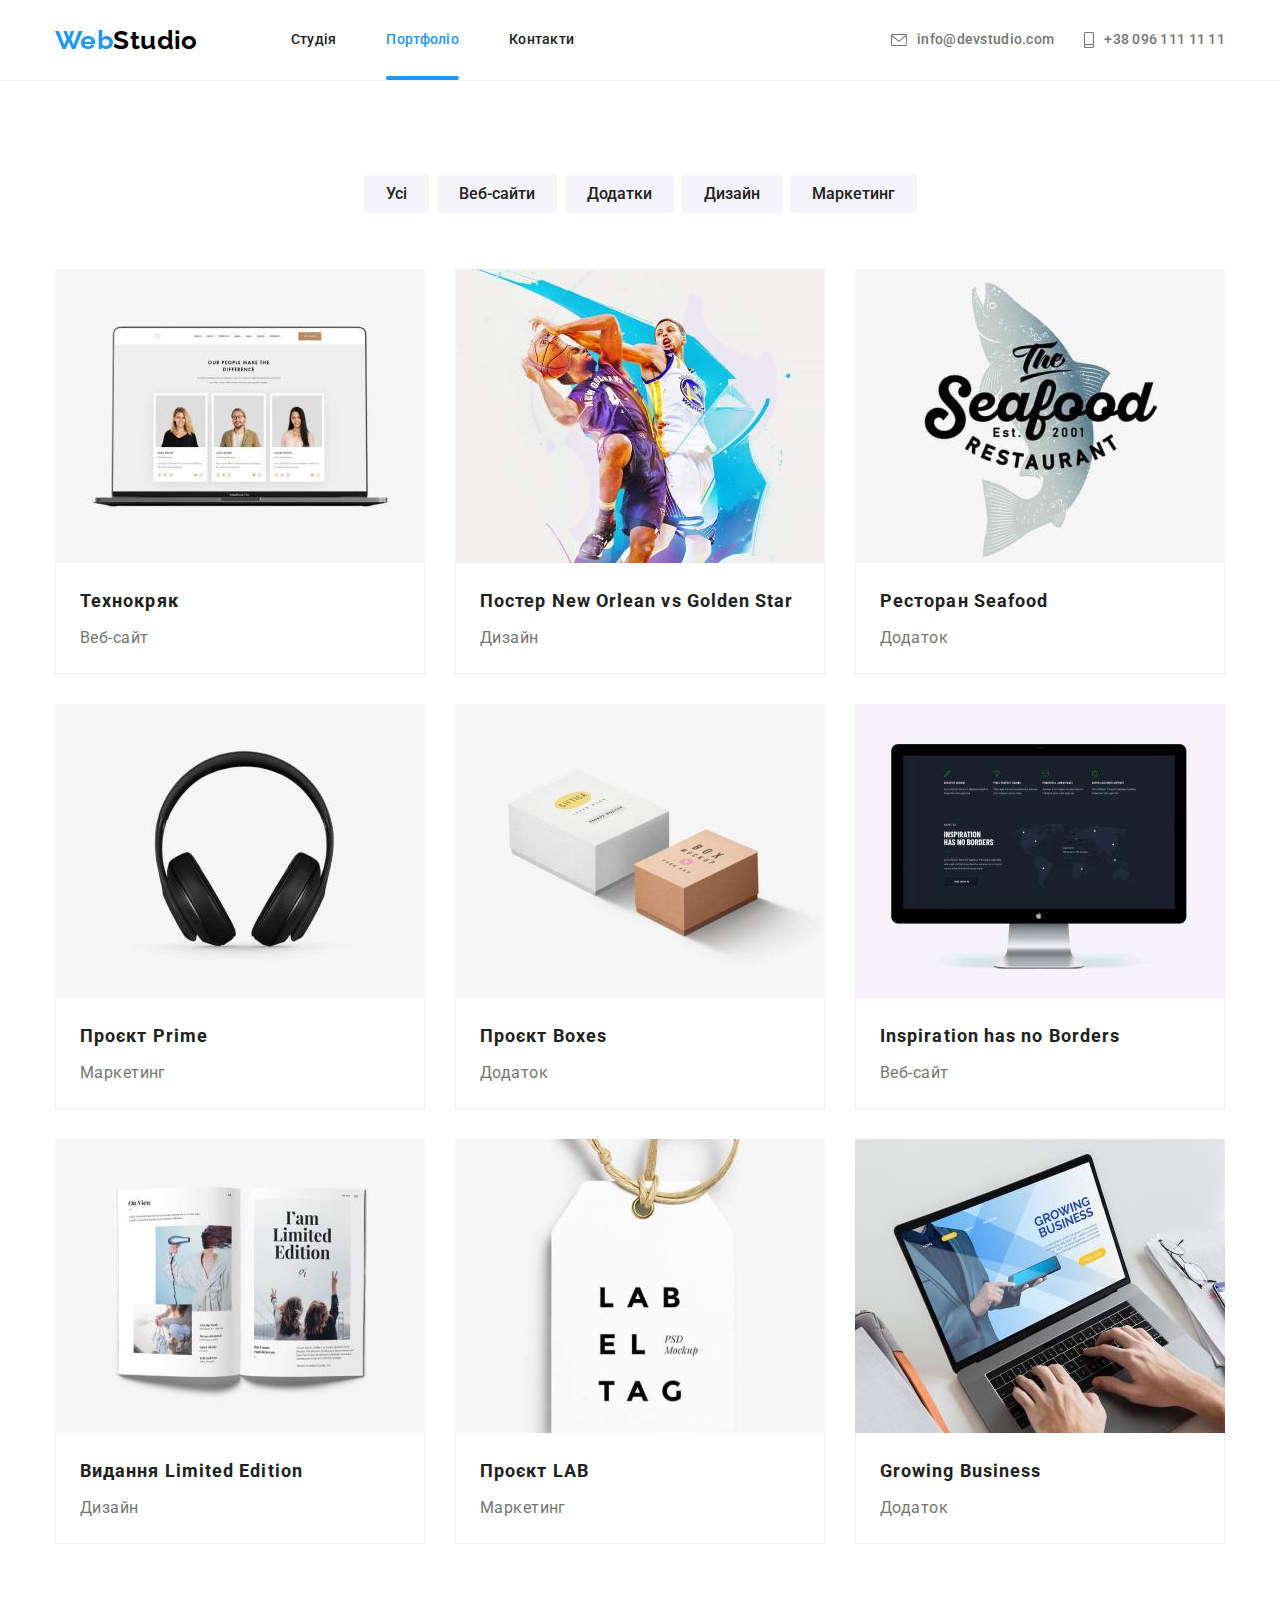
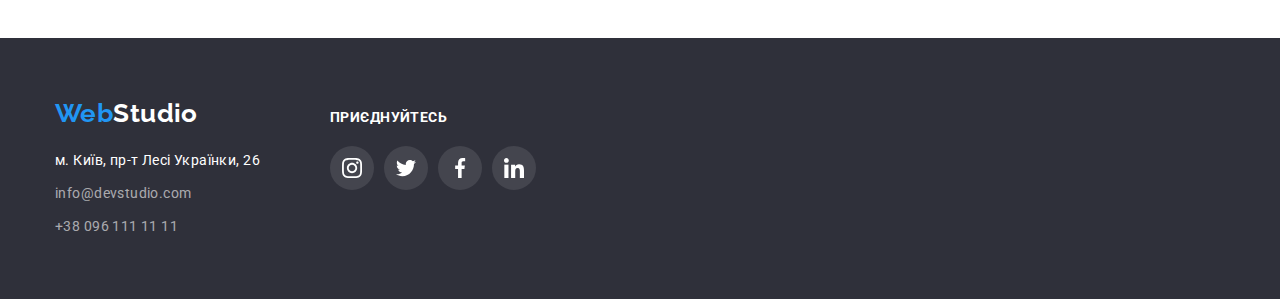
==== portfolio.html @ d894a5a7 "переніс файли" ====
<!DOCTYPE html>
<html lang="uk">
  <head>
    <meta charset="UTF-8" />
    <meta http-equiv="X-UA-Compatible" content="IE=edge" />
    <meta name="viewport" content="width=device-width, initial-scale=1.0" />
    <title>Document</title>
    <link rel="preconnect" href="https://fonts.googleapis.com" />
    <link rel="preconnect" href="https://fonts.gstatic.com" crossorigin />
    <link
      href="https://fonts.googleapis.com/css2?family=Raleway:wght@700&family=Roboto:wght@400;500;700;900&display=swap"
      rel="stylesheet"
    />
    <link
      rel="stylesheet"
      href="https://cdnjs.cloudflare.com/ajax/libs/modern-normalize/1.1.0/modern-normalize.min.css"
      integrity="sha512-wpPYUAdjBVSE4KJnH1VR1HeZfpl1ub8YT/NKx4PuQ5NmX2tKuGu6U/JRp5y+Y8XG2tV+wKQpNHVUX03MfMFn9Q=="
      crossorigin="anonymous"
      referrerpolicy="no-referrer"
    />
    <link rel="stylesheet" href="./css/styles.css" />
  </head>
  <body>
    <!--Шапка сайту-->
    <header class="head">
      <div class="container main-nav">
        <nav class="head-nav">
          <a href="./index.html" lang="en" class="logo">
            <span class="web">Web</span>Studio
          </a>

          <ul class="site-nav list">
            <li class="item">
              <a class="link" href="./index.html">Студія</a>
            </li>
            <li class="item">
              <a class="portfolio current" href="./portfolio.html">Портфоліо</a>
            </li>
            <li class="item"><a class="contact" href="">Контакти</a></li>
          </ul>
        </nav>

        <ul class="contacts list">
          <li class="item">
            <a class="mail" href="mailto:info@devstudio.com"
              ><svg class="mail-icon" width="16" height="12">
                  <use href="./images/icons.svg#icon-mail"></use>
                </svg>info@devstudio.com</a>
          </li>
          <li class="item">
            <a class="tel" href="tel:+380961111111"><svg class="tel-icon" width="10" height="16">
                  <use href="./images/icons.svg#icon-phone"></use>
                </svg>+38 096 111 11 11</a>
          </li>
        </ul>
      </div>
    </header>

    <main>
      <section class="project">
        <div class="container">
          <h1 hidden>Наші проєкти</h1>
          <ul class="filter">
            <li class="item">
              <button class="filter-button" type="button">Усі</button>
            </li>
            <li class="item">
              <button class="filter-button" type="button">Веб-сайти</button>
            </li>
            <li class="item">
              <button class="filter-button" type="button">Додатки</button>
            </li>
            <li class="item">
              <button class="filter-button" type="button">Дизайн</button>
            </li>
            <li class="item">
              <button class="filter-button" type="button">Маркетинг</button>
            </li>
          </ul>
          <ul class="examples">
            <li class="item">
              <a href="" class="exam-link">
              <div class="exam-img">    
                <img
                  src="./images/port1.jpg"
                  width="370"
                  height="294"
                  alt="Ноутбук"
                />
                <div class="exam-overlay">
                  <p class="overlay-text">Ресурс пропонує комплексні пропозиції з різним рівнем функціоналу та сервісів. Все це дозволить відвідувачу отримати вичерпні відомості про компанію чи приватну особу.</p>
                </div>
              </div>
              <div class="item-text">
                  <h2 class="project-title">Технокряк</h2>
                  <p class="project-exsample">Веб-сайт</p>
                </div>
              </a>
            </li>
            <li class="item">
              <a href="" class="exam-link">
              <div class="exam-img">    
                <img
                  src="./images/port2.jpg"
                  width="370"
                  height="294"
                  alt="Ноутбук"
                />
                <div class="exam-overlay">
                  <p class="overlay-text">Ресурс пропонує комплексні пропозиції з різним рівнем функціоналу та сервісів. Все це дозволить відвідувачу отримати вичерпні відомості про компанію чи приватну особу.</p>
                </div>
              </div>
              <div class="item-text">
                  <h2 class="project-title">Постер New Orlean vs Golden Star</h2>
                  <p class="project-exsample">Дизайн</p>
                </div>
              </a>
            </li>
            <li class="item">
              <a href="" class="exam-link">
              <div class="exam-img">    
                <img
                  src="./images/port3.jpg"
                  width="370"
                  height="294"
                  alt="Ноутбук"
                />
                <div class="exam-overlay">
                  <p class="overlay-text">Ресурс пропонує комплексні пропозиції з різним рівнем функціоналу та сервісів. Все це дозволить відвідувачу отримати вичерпні відомості про компанію чи приватну особу.</p>
                </div>
              </div>
              <div class="item-text">
                  <h2 class="project-title">Ресторан Seafood</h2>
                  <p class="project-exsample">Додаток</p>
                </div>
              </a>
            </li>
            <li class="item">
              <a href="" class="exam-link">
              <div class="exam-img">    
                <img
                  src="./images/port4.jpg"
                  width="370"
                  height="294"
                  alt="Ноутбук"
                />
                <div class="exam-overlay">
                  <p class="overlay-text">Ресурс пропонує комплексні пропозиції з різним рівнем функціоналу та сервісів. Все це дозволить відвідувачу отримати вичерпні відомості про компанію чи приватну особу.</p>
                </div>
              </div>
              <div class="item-text">
                  <h2 class="project-title">Проєкт Prime</h2>
                  <p class="project-exsample">Маркетинг</p>
                </div>
              </a>
            </li>
            <li class="item">
              <a href="" class="exam-link">
              <div class="exam-img">    
                <img
                  src="./images/port5.jpg"
                  width="370"
                  height="294"
                  alt="Ноутбук"
                />
                <div class="exam-overlay">
                  <p class="overlay-text">Ресурс пропонує комплексні пропозиції з різним рівнем функціоналу та сервісів. Все це дозволить відвідувачу отримати вичерпні відомості про компанію чи приватну особу.</p>
                </div>
              </div>
              <div class="item-text">
                  <h2 class="project-title">Проєкт Boxes</h2>
                  <p class="project-exsample">Додаток</p>
                </div>
              </a>
            </li>
            <li class="item">
             <a href="" class="exam-link">
              <div class="exam-img">    
                <img
                  src="./images/port6.jpg"
                  width="370"
                  height="294"
                  alt="Ноутбук"
                />
                <div class="exam-overlay">
                  <p class="overlay-text">Ресурс пропонує комплексні пропозиції з різним рівнем функціоналу та сервісів. Все це дозволить відвідувачу отримати вичерпні відомості про компанію чи приватну особу.</p>
                </div>
              </div>
              <div class="item-text">
                  <h2 class="project-title">Inspiration has no Borders</h2>
                  <p class="project-exsample">Веб-сайт</p>
                </div>
              </a>
            </li>
            <li class="item">
              <a href="" class="exam-link">
              <div class="exam-img">    
                <img
                  src="./images/port7.jpg"
                  width="370"
                  height="294"
                  alt="Ноутбук"
                />
                <div class="exam-overlay">
                  <p class="overlay-text">Ресурс пропонує комплексні пропозиції з різним рівнем функціоналу та сервісів. Все це дозволить відвідувачу отримати вичерпні відомості про компанію чи приватну особу.</p>
                </div>
              </div>
              <div class="item-text">
                  <h2 class="project-title">Видання Limited Edition</h2>
                  <p class="project-exsample">Дизайн</p>
                </div>
              </a>
            </li>
            <li class="item">
              <a href="" class="exam-link">
              <div class="exam-img">    
                <img
                  src="./images/port8.jpg"
                  width="370"
                  height="294"
                  alt="Ноутбук"
                />
                <div class="exam-overlay">
                  <p class="overlay-text">Ресурс пропонує комплексні пропозиції з різним рівнем функціоналу та сервісів. Все це дозволить відвідувачу отримати вичерпні відомості про компанію чи приватну особу.</p>
                </div>
              </div>
              <div class="item-text">
                  <h2 class="project-title">Проєкт LAB</h2>
                  <p class="project-exsample">Маркетинг</p>
                </div>
              </a>
            </li>
            <li class="item">
              <a href="" class="exam-link">
              <div class="exam-img">    
                <img
                  src="./images/port9.jpg"
                  width="370"
                  height="294"
                  alt="Ноутбук"
                />
                <div class="exam-overlay">
                  <p class="overlay-text">Ресурс пропонує комплексні пропозиції з різним рівнем функціоналу та сервісів. Все це дозволить відвідувачу отримати вичерпні відомості про компанію чи приватну особу.</p>
                </div>
              </div>
              <div class="item-text">
                  <h2 class="project-title">Growing Business</h2>
                  <p class="project-exsample">Додаток</p>
                </div>
              </a>
            </li>
          </ul>
        </div>
      </section>
    </main>

    <!--Футер-->
    <footer class="adress">
      <div class="container foot">
        <div class="first">
        <a href="./index.html" lang="en" class="logo"
          ><span class="web">Web</span>Studio
        </a>
          <ul class="adress-list">
            <li class="item">
              <a class="maps" href="https://goo.gl/maps/tU6oUWFSM4fqJEDF9">
                м. Київ, пр-т Лесі Українки, 26
              </a>
            </li>
            <li class="item">
              <a class="link" href="mailto:info@devstudio.com"
                >info@devstudio.com</a
              >
            </li>
            <li class="item">
              <a class="link" href="tel:+380961111111">+38 096 111 11 11</a>
            </li>
          </ul>
        </div>
        </address>
        <div class="second">
          <h3 class="adress-title">ПРИЄДНУЙТЕСЬ</h3>
          <ul class="social-icons list">
            <li class="social-item">
              <a href="" class="social-link link">
                <svg class="adress-icon" width="20" height="20">
                  <use href="./images/icons.svg#icon-inst"></use>
                </svg>
              </a>
            </li>
            <li class="social-item">
              <a href="" class="social-link link"
                ><svg class="adress-icon" width="20" height="20">
                  <use href="./images/icons.svg#icon-twitter"></use></svg
              ></a>
            </li>
            <li class="social-item">
              <a href="" class="social-link link"
                ><svg class="adress-icon" width="20" height="20">
                  <use href="./images/icons.svg#icon-facebook"></use></svg
              ></a>
            </li>
            <li class="social-item">
              <a href="" class="social-link link"
                ><svg class="adress-icon" width="20" height="20">
                  <use href="./images/icons.svg#icon-linkedin"></use></svg
              ></a>
            </li>
          </ul>
        </div>
      </div>
    </footer>
  </body>
</html>
---- css/styles.css ----
/* основний колір тексту #212121 */
/* другорядний колір тексту #757575 */
/* чорний #000000 */
/* білий #FFFFFF */
/* акцент #2196F3  */
/* колір фону основний #F5F5F5 */
/* другорядний фон #2F303A */
/* третьорядний фон #F5F4FA */

*,
::before,
::after {
    box-sizing: border-box;
}

:root {
    --title-text-color: #212121;
    --primary-text-color: #757575;
    --white: #FFFFFF;
    --black-color: #000000;
    --secondary-background-color: #F5F5F5;
    --third-background-color: #2F303A;
    --accent-color: #2196F3;
    --icon-color: #AFB1B8;

    --animation-cubic: cubic-bezier(0.4, 0, 0.2, 1);

}

body {
    margin: 0;

    background-color: var(--white);
    color: var(--title-text-color);
    font-size: 14px;
    font-family: Roboto, sans-serif;
    letter-spacing: 0.03em;  

}
a {
     text-decoration: none;
    }
    
ul {
    list-style: none; 
}

h1,
h2,
h3,
h4,
h5,
h6,
p {
    margin-top: 0;
}

/* утіліти */

.head {
    
    border-bottom: 1px solid #ececec;
}

.list {
    margin: 0;
    padding: 0;

    list-style: none;
}

.main-nav {
    display: flex;
    align-items: center;
}
.head-nav {
    display: inline-flex;
    align-items: center;
}

/* logo */
.logo {

    color: var(--black-color);
    font-family: Raleway, sans-serif;
    font-weight: 700;
    font-size: 26px;
    line-height: 1.19;
        
}

.main-nav .logo{
    margin-right: 93px;
}

.web {
    color: var(--accent-color);
}
/* site-nav */

.site-nav{
    display: flex;
}

.site-nav .item:not(:last-child) {
    margin-right: 50px;
}

.site-nav .link.current::after{
    content: '';
    position: absolute;
    
    bottom: 0;
    display: block;
    width: 100%;
    height: 4px;
    background-color: var(--accent-color);
    border-radius: 2px;

    
}

.site-nav .portfolio.current::after {
    content: '';
    position: absolute;

    bottom: 0;
    display: block;
    width: 100%;
    height: 4px;
    background-color: var(--accent-color);
    border-radius: 2px;


}

.site-nav .item{
    position: relative;
}
.site-nav a{
    color: var(--title-text-color);
    font-weight: 500;
    line-height: 1.14;
    letter-spacing: 0.02em;

    transition: color 250ms var(--animation-cubic);
}

.site-nav a:hover,
.site-nav a:focus {
    color: var(--accent-color);
}

.site-nav .link, .portfolio, .contact{
    position: relative;

    display: block;
    padding-top: 32px;
    padding-bottom: 32px;
}


.site-nav .link.current {
    color: var(--accent-color);
}
/* portfolio */
.site-nav .portfolio {
    color: var(--title-text-color);

}

.site-nav .portfolio:hover,
.site-nav .portfolio:focus {
    color: var(--accent-color);
}

.site-nav .portfolio.current {
    color: var(--accent-color);
}
/* contacts */

.contacts {
    display: flex;
    margin-left: auto;
    padding: 0;
    
    font-weight: 500;
    line-height: 1.14;
    letter-spacing: 0.02em;

    
}

.contacts .item:not(:last-child) {
    margin-right: 30px;
}

.contacts .mail {
    color: var(--primary-text-color);
    display: flex;
    align-items: center;

    transition: color 250ms var(--animation-cubic);
}


.contacts .mail-icon{
    margin-right: 10px;

    fill:var(--primary-text-color);

    transition: fill 250ms var(--animation-cubic);
}
.contacts .mail:hover .mail-icon,
.contacts .mail:focus .mail-icon{
    fill: var(--accent-color);
}

.contacts .mail:hover,
.contacts .mail:focus {
    color: var(--accent-color);
}

.contacts .tel {
    color: var(--primary-text-color);
    display: flex;
    align-items: center;

    transition: color 250ms var(--animation-cubic);
}

.contacts .tel-icon {
    margin-right: 10px;

    fill: var(--primary-text-color);

    transition: fill 250ms var(--animation-cubic);
}

.contacts .tel:hover .tel-icon,
.contacts .tel:focus .tel-icon{
    fill: var(--accent-color);
}

.contacts .tel:hover,
.contacts .tel:focus {
    color: var(--accent-color);
}

/* container */
.container {
    margin: 0 auto;
    padding-left: 15px;
    padding-right: 15px;

    width: 1200px;
}

/* hero */
.hero {

    padding-top: 200px;
    padding-bottom: 200px;

    background-color: var(--third-background-color);
    color: var(--white);

}

.hero-title {
        margin-top: 0;
        margin-bottom: 30px;
        

        font-weight: 900;
        font-size: 44px;
        line-height: 1.36;
        text-align: center;
        letter-spacing: 0.06em;   

        text-transform: uppercase;
}

.overlay {

    max-width: 1600px;
    height: 600px;
    margin-left: auto;
    margin-right: auto;

    background-color: rgba(47, 48, 58);
    background-image: linear-gradient(to right,
            rgba(47, 48, 58, 0.4),
            rgb(47, 48, 58, 0.4)),
        url(../images/hero.jpg);

}

/* особливості */
.special {
    padding-top: 94px;
    padding-bottom: 94px;
}


.special-list {
    display: flex;
    margin: 0;
    padding: 0;
    gap: 30px;
}

.special-list .item{
    flex-basis: 270px;
    
}

.special-icons{
    margin-bottom: 30px;
    width: 270px;
    height: 120px;
    
    display: flex;
    justify-content: center;
    align-items: center;

    background-color: #f5f4fa;

}

.special-title {
    margin-top: 0;
    margin-bottom: 10px;

    font-size: 14px;
    font-weight: 700;
    line-height: 1.14;

    text-transform: uppercase;
    text-align: left;
}

.special-text {
    margin: 0;
    
    color: var(--primary-text-color);
    font-weight: 400;
    line-height: 1.71;
    
}

.work {
    padding-bottom: 94px;
}

.work-title {
    margin-top: 0;
    margin-bottom: 50px;

    font-weight: 700;
    font-size: 36px;
    line-height: 1.16;
    text-align: center;
}

.work-list {
    margin: 0;
    padding: 0;
    display: flex;
}

.work-list .item img{
    margin: 0;
}
.work-list .item:not(:last-child){
margin-right: 30px;
}


.work-list .item {
    position: relative;
    height: 294px;
}


.work-text{
    position: absolute;
    bottom: 0;
    
    margin: 0;
    padding-top: 27px;
    width: 100%;
    height: 70px;

    font-weight: 700;
    line-height: 1.14;
    text-align: center;
    text-transform: uppercase;
    color: var(--white);
    background-color: rgba(47, 48, 58, 0.8);
}



/* team */
.team {
    background-color: #F5F4FA;
    padding: 94px 0;
}

.team-list{
    display: flex;
    margin: 0;
    padding: 0;
}
.team-list .item{
    background-color: #ffffff;
    box-shadow: 0px 1px 3px rgba(0, 0, 0, 0.12), 0px 1px 1px rgba(0, 0, 0, 0.14), 0px 2px 1px rgba(0, 0, 0, 0.2);
    border-radius: 0px 0px 4px 4px;
}

.team-list .item-text{
    padding-top: 30px;
    padding-bottom: 30px;
    

}

.team-list .item:not(:last-child){
    margin-right: 30px;
}

.team-title {
    margin-top: 0;
    margin-bottom: 50px;

    background-color: #F5F4FA;
    font-weight: 700;
    font-size: 36px;
    line-height: 1.16;
    text-align: center;
}



.team-name {
    margin-top: 0;
    margin-bottom: 10px;

    font-weight: 500;
    font-size: 16px;
    line-height: 1.18;
    text-align: center;
}

.team-position {
    margin: 0;

    color: var(--primary-text-color);
    font-weight: 400;
    font-size: 16px;
    line-height: 1.18;
    text-align: center;
}

.team .team-icons{
    display: flex;
    justify-content: center;
    margin-top: 16px;
}


.team-list .social-item{
    width: 44px;
    height: 44px;

    margin-right: 10px;
}

.team-list .social-link{
    
    height: 100%;

    
    border-radius: 50%;

    cursor: pointer;

    display: flex;
    justify-content: center;
    align-items: center;

    transition-property: background-color, color;
    transition-duration: 250ms;
    transition-timing-function: var(--animation-cubic);

}

.team-list .social-link:hover,
.team-list .social-link:focus{
    background-color: var(--accent-color);
    
}




.team-list .social-link:hover .team-icon,
.team-list .social-link:focus .team-icon{
    fill: var(--white);
}

.team-list .team-icon {

    fill: var(--icon-color);

}

.team-list .social-item:last-child{
    margin-right: 0;
}

.clients{
    padding-top: 94px;
    padding-bottom: 94px;
}


.clients-list{
    margin: 0;
    padding: 0;

    display: flex;
    align-items: center;
    justify-content: center;

}
.clients-title{
    margin-bottom: 50px;


    font-size: 36px; 
    line-height: 1.16;
    text-align: center;
}


.clients-list .icon-list{
    margin-right: 30px;
    width: 170px;
    height: 92px;

    

}

.clients-list .list:last-child{
    margin-right: 0;
}

.clients-list .clients-link:hover,
.clients-list .clients-link:focus{
    border-color: var(--accent-color);
}

.clients-list .clients-link:hover .clients-icon,
.clients-list .clients-link:focus .clients-icon{
    fill: var(--accent-color);
}

.clients-icon{
    fill: var(--icon-color);
}

.clients-link{
    width: 100%;
    height: 100%;
    display: flex;
    
    justify-content: center;
    align-items: center;

    border: 1px solid #AFB1B8;
    border-radius: 4px;

    transition: border-color 250ms var(--animation-cubic),
    color 2500ms var(--animation-cubic);
    
}

/* footer */

.adress {
    padding-top: 60px;
    padding-bottom: 60px;

    background-color: #2F303A;
    font-weight: 400;
    line-height: 1.71;
}

.adress .logo{
    display: inline-block;
    margin-bottom: 20px;

    color: var(--white);
}

.adress-list {
    padding: 0;
    margin: 0;
}

.adress-list .item:not(:last-child){
    margin-bottom: 9px;
}

.maps {
    font-style: normal;
    color: var(--white);

    transition-property: color;
    transition-duration: 250ms;
    transition-timing-function: var(--animation-cubic);
}

.maps:hover,
.maps:focus {
    color: var(--accent-color);
}
.link {
    font-style: normal;
    color: rgba(255, 255, 255, 0.6);
    text-decoration: none;

    transition-property: color;
    transition-duration: 250ms;
    transition-timing-function: var(--animation-cubic);
}

.adress .first{
    margin-right: 70px;
}


.link:hover,
.link:focus {
    color: var(--accent-color);
}

.foot{
    display:flex;
    align-items: baseline;
    
}

.social-icons{
    display: flex;
    
}
.adress .social-item{
    width: 44px;
    height: 44px;
    margin-right: 10px;

    
}

.adress .social-item:last-child{
    margin-right: 0;
}

.adress-title{
    margin: 0;
    margin-bottom: 20px;
    padding: 0;

    font-size: 14px;
    line-height: 1.14;
    color: var(--white);
    
}

.adress .adress-icon{
    fill: var(--white);
}

.adress .social-link:hover,
.adress .social-link:focus{
    background-color: var(--accent-color);
}

.adress .social-link{
    width: 100%;
    height: 100%;

    border-radius: 50%;
    
    cursor: pointer;
    
    display: flex;
    justify-content: center;
    align-items: center;

    background-color: rgba(255, 255, 255, 0.1);

    transition-property: background-color;
    transition-duration: 250ms;
    transition-timing-function: var(--animation-cubic);
}


.second{


    width: 206px;
    height: 80px;
}

/* project */

.project{
    padding-top: 94px;
    padding-bottom: 94px;

}

.filter {
    display: flex;
    justify-content: center;
    margin: 0;
    margin-bottom: 56px;
    padding: 0;
    
}


.filter .item:not(:last-child){
    margin-right: 8px;
}

.filter .filter-button:hover,
.filter .filter-button:focus{
    box-shadow: 0px 1px 1px rgba(0, 0, 0, 0.12),
    0px 4px 4px rgba(0, 0, 0, 0.06), 
    1px 4px 6px rgba(0, 0, 0, 0.16);
    
}

.project-title {
    margin: 0;
    margin-bottom: 4px;

    color: var(--title-text-color);
    font-weight: 700;
    font-size: 18px;
    line-height: 2;
    letter-spacing: 0.06em;
}

.project-exsample {
    margin: 0;
    color: var(--primary-text-color);
    font-size: 16px;
    line-height: 1.88;
}

.examples{
    display: flex;
    flex-wrap: wrap;
    margin: 0;
    padding: 0;
}

.examples .item{
    margin-right: 30px;
    margin-bottom: 30px;
    display: flex;
}

.examples .exam-link{

    transition: box-shadow 250ms var(--animation-cubic);
}

.examples .exam-link:hover,
.examples .exam-link:focus{
    box-shadow: 
    0px 1px 1px rgba(0, 0, 0, 0.12), 
    0px 4px 4px rgba(0, 0, 0, 0.06), 
    1px 4px 6px rgba(0, 0, 0, 0.16);
}


.examples .item-text {
    padding-top: 20px;
    padding-bottom: 20px;
    padding-left: 24px;
    padding-right: 24px;

    border-left: 1px solid #eeeeee;
    border-right: 1px solid #eeeeee;
    border-bottom: 1px solid #eeeeee;

}

.examples img {
    display: block;
}

.examples .item:nth-child(3n){
    margin-right: 0;
}

.examples .item:nth-last-child(-n + 3){
    margin-bottom: 0;
}
.exam-img{
    position: relative;
    overflow: hidden;
}


.exam-overlay{
    position: absolute;
    bottom: 0;
    
   
   
    width: 100%;
    height: 100%;
    padding: 63px 24px;

    background-color: rgba(33, 150, 243, 0.9);

    transform: translatey(100%);
    transition: transform 250ms var(--animation-cubic);
}

.exam-link:hover .exam-overlay,
.exam-link:focus .exam-overlay{
    transform: translatey(0);
    
}
    
.overlay-text{
    padding: 0;
    margin: 0;
    
    font-size: 18px;
    line-height: 1.56;
    
    
    color: #FFFFFF;
}


/* button */
.hero-button {
    padding-top: 10px;
    padding-bottom: 10px;
    padding-left: 32px;
    padding-right: 32px;
    
    margin: auto;
    
    
    font-family: inherit;
    color: var(--white-color);
    background-color: var(--accent-color);
    font-weight: 700;
    font-size: 16px;
    line-height: 1.87;
    display: flex;
    align-items: center;
    text-align: center;
    letter-spacing: 0.06em;
    cursor: pointer;

    border-radius: 4px;
    border: none;

    transition: background-color 250ms var(--animation-cubic);
}

.hero-button:hover,
.hero-button:focus {
    background-color: #188CE8;
}



.filter-button{
    padding-top: 6px;
    padding-bottom: 6px;
    padding-left: 22px;
    padding-right: 22px;
    border-radius: 4px;
    border: none;

    font-family: inherit;
    background-color: #F5F4FA;
    color: var(--title-text-color)
    font-family: 'Roboto';
    font-weight: 500;
    font-size: 16px;
    line-height: 1.6;
    text-align: center;
    cursor: pointer;

    transition: background-color 250ms var(--animation-cubic),
    box-shadow 250ms var(--animation-cubic),
    color 250ms var(--animation-cubic);
}

.filter-button:hover,
.filter-button:focus {
    background-color: var(--accent-color);
    color: var(--white);
}


/* модалка */

.backdrop{
    position: fixed;
    top: 0;
    left: 0;
    width: 100%;
    height: 100%;

    background-color: rgba(0, 0, 0, 0.5);

    transition-property: opacity visibility;
    transition-duration: 250ms;
    transition-timing-function: var(--animation-cubic);
    z-index: 3;
    
}

.backdrop.is-hidden{
    opacity: 0;
    pointer-events: none;
    visibility: hidden;
    
}
.backdrop.is-hidden .modal{
    transform: translate(-50%, -50%) scale(1.1) ;

}

.modal{
    position: absolute;
    top: 50%;
    left: 50%;

    z-index: 3;
    transform: translate(-50%, -50%) scale(1);
    transition-property: transform;
    transition-duration: 250ms;
    transition-timing-function: var(--animation-cubic);


    min-width: 528px;
    min-height: 581px;
    background-color: #fff;
    box-shadow: 0px 1px 3px rgba(0, 0, 0, 0.12), 0px 1px 1px rgba(0, 0, 0, 0.14), 0px 2px 1px rgba(0, 0, 0, 0.2);
    border-radius: 4px;

    
}



.modal-btn{
    position: absolute;
    display: flex;
    align-items: center;
    justify-content: center;

    padding: 0;
    top: 8px;
    right: 8px;
    width: 30px;
    height: 30px;
    border: 1px solid rgba(0, 0, 0, 0.1);
    border-radius: 50%;
    background-color: #fff;

}
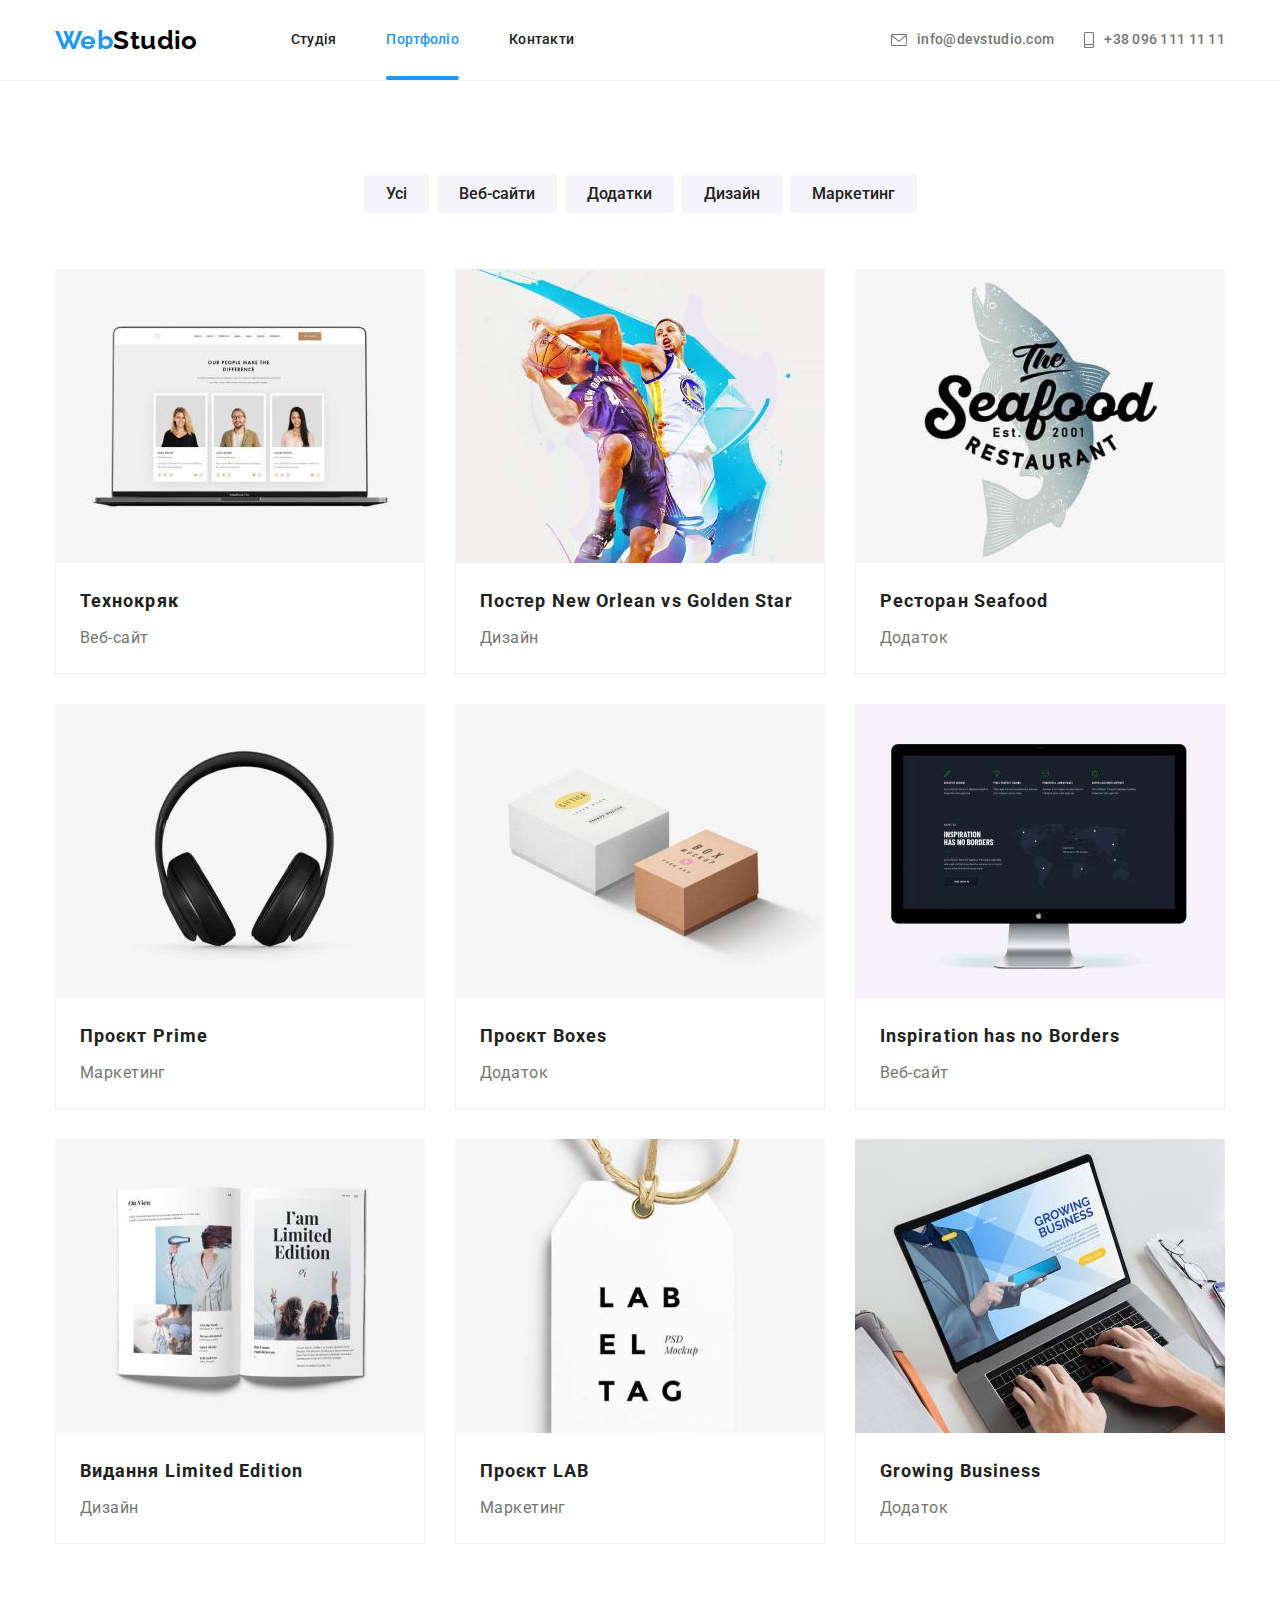
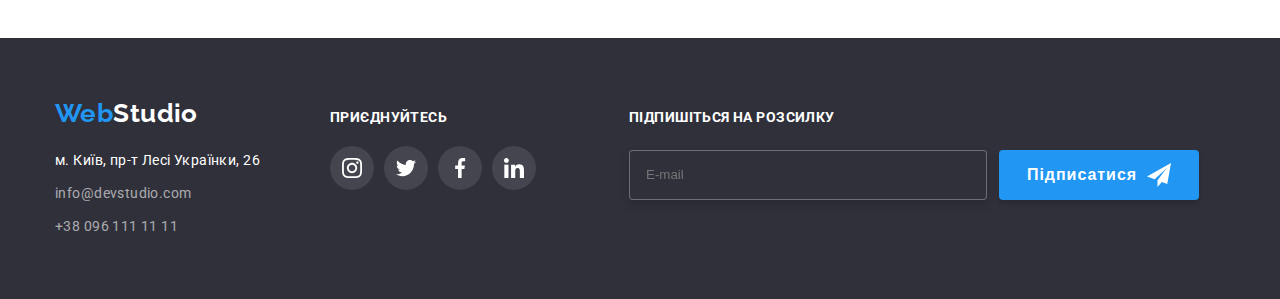
==== commit a4c6cc89: "виконав. дз" ====
--- a/portfolio.html
+++ b/portfolio.html
@@ -308,6 +308,22 @@
             </li>
           </ul>
         </div>
+        <div class="third">
+          <form class="subscribe-form">
+          <label>
+          <strong class="subscribe-text">Підпишіться на розсилку</strong>
+          <ul class="subscribe-list"> 
+            <li class="subscribe-input">
+              <input type="email" name="email" placeholder="E-mail" required />
+            </li>
+            <li><button class="subscribe-btn" type="submit">
+Підписатися<span class="subscribe-icons"><svg class="subscribe-icon" width="24" height="24">
+                  <use href="./images/icons.svg#icon-send"></use></svg
+              ></span></button></li>
+          </ul>
+          
+          </label>
+        </div>
       </div>
     </footer>
   </body>
--- a/css/styles.css
+++ b/css/styles.css
@@ -986,7 +986,231 @@
     border: 1px solid rgba(0, 0, 0, 0.1);
     border-radius: 50%;
     background-color: #fff;
-
-}
-
-
+    cursor: pointer;
+
+}
+
+.form-field{
+    margin-bottom: 10px;
+    height: 58px;
+
+}
+
+.area{
+    margin-bottom: 20px;
+    height: 138px;
+
+}
+
+.form-field input{
+
+    width: 100%;
+    height: 40px;
+    margin-top: 4px;
+    padding-left: 42px;
+
+    outline: none;
+
+    border: 1px solid rgba(33, 33, 33, 0.2);
+    border-radius: 4px;
+
+    transition: border-color 250ms var(--animation-cubic),
+    color 250ms var(--animation-cubic);
+}
+
+.form-field input:focus,
+textarea:focus{
+    border-color: var(--accent-color);
+
+}
+
+input:focus + .icon-form{
+    fill: var(--accent-color);
+}
+
+.form-title{
+    display: flex;
+    justify-content: center;
+    margin-bottom: 12px;
+
+    font-size: 20px;
+    color: #212121;
+}
+
+.form-list{
+    margin: 0;
+    padding: 0;
+}
+.modal-form{
+    color: var(--primary-text-color);
+    width: 528px;
+    height: 581px;
+    margin: 0;
+    padding: 40px;
+}
+
+textarea{
+    resize: none;
+
+    margin-top: 4px;
+    width: 448px;
+    height: 120px;
+    padding: 12px 16px;
+
+    border: 1px solid rgba(33, 33, 33, 0.2);
+    border-radius: 4px;
+    outline: none;
+
+    transition: border-color 250ms var(--animation-cubic);
+
+}
+
+.submit-btn{
+
+    display: flex;
+    width: 200px;
+    height: 50px;
+    margin: 0;
+    margin-left: auto;
+    margin-right: auto;
+    padding-top: 10px;
+    padding-bottom: 10px;
+    padding-left: 52px;
+    padding-right: 52px;
+    
+    background: #2196F3;
+    box-shadow: 0px 4px 4px rgba(0, 0, 0, 0.15);
+    border-radius: 4px;
+    border: none;
+
+    font-size: 16px;
+    font-weight: 700;
+    line-height: 1.88;
+    letter-spacing: 0.06em;
+    color: #FFFFFF;
+}
+.police {
+    margin-bottom: 30px;
+
+    line-height: 1.71;
+}
+
+.user-agree
+{
+    text-decoration: underline;
+    color: #2196F3;
+}
+
+.icon-form{
+    position: absolute;
+
+    left: 12px;
+    top: 31px;
+
+    fill: var(--title-text-color);
+}
+
+.form-label{
+    position: relative;
+}
+
+.agreement{
+    display: flex;
+    justify-content: center;
+    align-items: center;
+}
+
+.checkbox{
+    appearance: none;
+}
+
+.checkbox:checked + .checkbox-icon{
+    background-color: var(--accent-color);
+    border: none;
+    background-size: contain;
+}
+   
+.checkbox-icon{
+    width: 16px;
+    height: 15px;
+    
+    margin-right: 7px;
+    background: #FFFFFF;
+    border: 2px solid var(--title-text-color);
+    box-shadow: 0px 1px 3px rgba(0, 0, 0, 0.12), 0px 1px 1px rgba(0, 0, 0, 0.14), 0px 2px 1px rgba(0, 0, 0, 0.2);
+    border-radius: 4px;
+
+    background-image: url(/images/check.svg);
+
+    background-origin: border-box;
+    background-size: 0;
+
+    transition: background-color 250ms var(--animation-cubic),
+    border 250ms var(--animation-cubic);
+
+}
+
+.subscribe-text{
+    display: inline-block;
+    text-transform: uppercase;
+    color: #FFFFFF;
+    margin-bottom: 20px;
+    
+}
+
+.third{
+    display: flex;
+    flex-direction: column;
+    margin-left: 93px;
+}
+
+.subscribe-list{
+    display: flex;
+    margin: 0;
+    padding: 0;
+}
+
+
+
+.subscribe-input input{
+    margin-right: 12px;
+    width: 358px;
+    height: 50px;
+    padding-left: 16px;
+
+    background: #2F303A;
+
+    border: 1px solid rgba(255, 255, 255, 0.3);
+    filter: drop-shadow(0px 4px 4px rgba(0, 0, 0, 0.15));
+    border-radius: 4px;
+
+    outline: none;
+
+}
+.subscribe-icons{
+    width: 24px;
+    height: 24px;
+    margin-left: 10px;
+}
+
+.subscribe-btn{
+    display: flex;
+    justify-content: center;
+    align-items: center;
+    padding: 0;
+
+    width: 200px;
+    height: 50px;
+
+    background: #2196F3;
+    box-shadow: 0px 4px 4px rgba(0, 0, 0, 0.15);
+    border-radius: 4px;
+    border: none;
+
+    font-weight: 700;
+    font-size: 16px;
+    line-height: 1.88;
+    letter-spacing: 0.06em;
+
+color: #FFFFFF;
+}